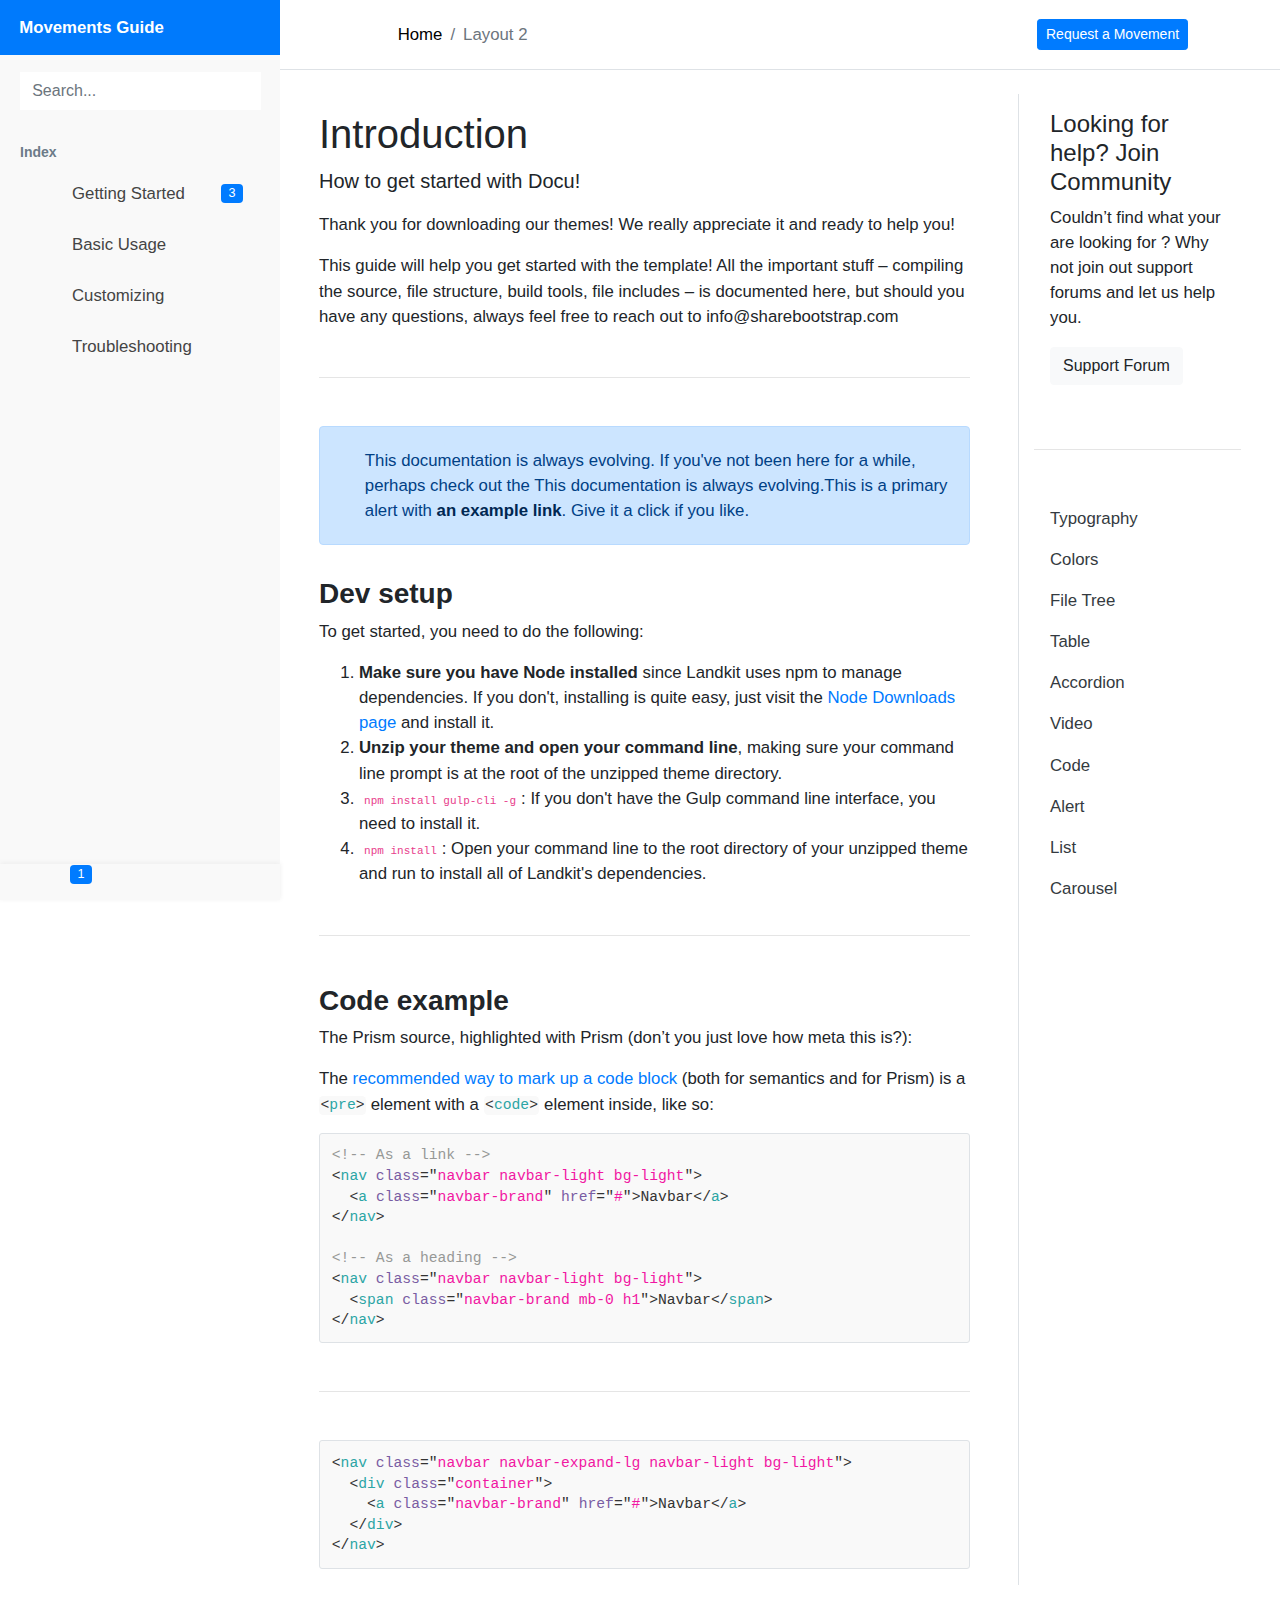
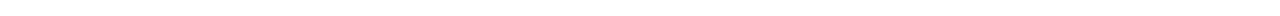
==== index.html @ 4456d4b6 "no message" ====
<!DOCTYPE html>
<html lang="en">

<head>
    <meta charset="utf-8">
    <meta http-equiv="X-UA-Compatible" content="IE=edge">
    <meta name="viewport" content="width=device-width, initial-scale=1">
    <meta name="description" content="Free bootstrap documentation template">
    <title>Free Bootstrap Documentation template</title>
    <!-- using online links -->
    <link rel="stylesheet" href="https://use.fontawesome.com/releases/v5.8.2/css/all.css" integrity="sha384-oS3vJWv+0UjzBfQzYUhtDYW+Pj2yciDJxpsK1OYPAYjqT085Qq/1cq5FLXAZQ7Ay" crossorigin="anonymous">
    <link rel="stylesheet" href="//malihu.github.io/custom-scrollbar/jquery.mCustomScrollbar.min.css">
    <!-- using local links -->
    <!-- <link rel="stylesheet" href="../node_modules/bootstrap/dist/css/bootstrap.min.css">
    <link rel="stylesheet" href="../node_modules/@fortawesome/fontawesome-free/css/all.min.css">
    <link rel="stylesheet" href="../node_modules/malihu-custom-scrollbar-plugin/jquery.mCustomScrollbar.css"> -->
    <link rel="stylesheet" href="css/main.css">
    <link rel="stylesheet" href="css/sidebar-themes.css">
    <link rel="shortcut icon" type="image/png" href="img/favicon.png" /> </head>

<body>
    <div class="page-wrapper toggled light-theme">
        <nav id="sidebar" class="sidebar-wrapper">
            <div class="sidebar-content">
                <!-- sidebar-brand  -->
                <div class="sidebar-item sidebar-brand text-white font-weight-bold">Movements Guide</div>
                <!-- sidebar-header  -->
                <!-- sidebar-search  -->
                <div class="sidebar-item sidebar-search">
                    <div>
                        <div class="input-group">
                            <input type="text" class="form-control search-menu" placeholder="Search...">
                            <div class="input-group-append"> <span class="input-group-text">
                                    <i class="fa fa-search" aria-hidden="true"></i>
                                </span> </div>
                        </div>
                    </div>
                </div>
                <!-- sidebar-menu  -->
                <div class=" sidebar-item sidebar-menu">
                    <ul>
                        <li class="header-menu"> <span>Index</span> </li>
                        <li class="sidebar-dropdown">
                            <a href="#"> <i class="fa fa-shopping-cart"></i> <span class="menu-text">Getting Started</span> <span class="badge badge-pill badge-primary">3</span> </a>
                            <div class="sidebar-submenu">
                                <ul>
                                    <li> <a href="index.html">Setup home page layout

                                        </a> </li>
                                    <li> <a href="#">How do i add knowledgebase post</a> </li>
                                    <li> <a href="#">How do i change header navigation style globally</a> </li>
                                </ul>
                            </div>
                        </li>
                        <li>
                            <a href="basic-usage.html"> <i class="fa fa-book"></i> <span class="menu-text">Basic Usage</span> </a>
                        </li>
                        <li>
                            <a href="#"> <i class="fa fa-calendar"></i> <span class="menu-text">Customizing</span> </a>
                        </li>
                        <li>
                            <a href="#"> <i class="fa fa-folder"></i> <span class="menu-text">Troubleshooting</span> </a>
                        </li>
                    </ul>
                </div>
                <!-- sidebar-menu  -->
            </div>
            <!-- sidebar-footer  -->
            <div class="sidebar-footer">
                <div class="dropdown">
                    <a href="#" data-toggle="dropdown" aria-haspopup="true" aria-expanded="false"> <i class="fa fa-bell"></i> <span class="badge badge-pill badge-primary notification">1</span> </a>
                    <div class="dropdown-menu notifications" aria-labelledby="dropdownMenuMessage">
                        <div class="notifications-header"> <i class="fa fa-bell"></i> Notifications </div>
                        <div class="dropdown-divider"></div>
                        <a class="dropdown-item" href="#">
                            <div class="notification-content">
                                <div class="icon"> <i class="fas fa-check text-success border border-success"></i> </div>
                                <div class="content">
                                    <div class="notification-detail">Download latest update </div>
                                    <div class="notification-time"> 20 minutes ago </div>
                                </div>
                            </div>
                        </a>
                        <div class="dropdown-divider"></div> <a class="dropdown-item text-center" href="#">All notifications</a> </div>
                </div>
                <div>
                    <a id="pin-sidebar" href="#"> <i class="fa fa-power-off"></i> </a>
                </div>
                <div class="pinned-footer">
                    <a href="#"> <i class="fas fa-ellipsis-h"></i> </a>
                </div>
            </div>
        </nav>
        <!-- page-content  -->
        <main class="page-content">
            <div id="overlay" class="overlay"></div>
            <div class="container-fluid">
                <div class="row d-flex align-items-center p-3 border-bottom">
                    <div class="col-md-1">
                        <a id="toggle-sidebar" class="btn rounded-0 p-3" href="#"> <i class="fas fa-bars"></i> </a>
                    </div>
                    <div class="col-md-8">
                        <nav aria-label="breadcrumb" class="align-items-center">
                            <a href="index.html" class="breadcrumb-back" title="Back"></a>
                            <ol class="breadcrumb d-none d-lg-inline-flex m-0">
                                <li class="breadcrumb-item"><a href="index.html">Home</a></li>
                                <li class="breadcrumb-item active" aria-current="page">Layout 2</li>
                            </ol>
                        </nav>
                    </div>
                    <div class="col-md-3 text-left"> <a href="https://docs.google.com/forms/d/e/1FAIpQLSfatznuU2zRck653mrSmWy08O2E1opARyB9kUMCzRKXIY9LCw/viewform" class="btn btn-sm btn-primary btn-rounded">Request a Movement</a> </div>
                </div>
                <div class="row p-lg-4">
                    <article class="main-content col-md-9 pr-lg-5">
                        <!-- title -Add bootstrap helpers for spacing -->
                        <h1 class="mb-2 mt-3">Introduction</h1>
                        <!--//title -->
                        <p class="lead mb-3"> How to get started with Docu! </p>
                        <p>Thank you for downloading our themes! We really appreciate it and ready to help you!</p>
                        <p> This guide will help you get started with the template! All the important stuff – compiling the source, file structure, build tools, file includes – is documented here, but should you have any questions, always feel free to reach out to info@sharebootstrap.com </p>
                        <!-- Sep -->
                        <hr class="my-5">
                        <!-- alert -->
                        <div class="alert alert-primary d-flex justify-content-start align-items-center" role="alert"> <span class="fa fa-info mr-4"></span>
                            <p class="m-0"> This documentation is always evolving. If you've not been here for a while, perhaps check out the This documentation is always evolving.This is a primary alert with <a href="#" class="alert-link">an example link</a>. Give it a click if you like. </p>
                        </div>
                        <!-- heading -->
                        <h3 class="font-weight-bold mb-2">
                            Dev setup
                        </h3>
                        <p> To get started, you need to do the following: </p>
                        <ol>
                            <li><strong>Make sure you have Node installed</strong> since Landkit uses npm to manage dependencies. If you don't, installing is quite easy, just visit the <a href="https://nodejs.org/en/download/">Node Downloads page</a> and install it. </li>
                            <li><strong>Unzip your theme and open your command line</strong>, making sure your command line prompt is at the root of the unzipped theme directory. </li>
                            <li><strong class="badge badge-danger-soft"><code>npm install gulp-cli -g</code></strong>: If you don't have the Gulp command line interface, you need to install it.</li>
                            <li><strong class="badge badge-danger-soft"><code>npm install</code></strong>: Open your command line to the root directory of your unzipped theme and run to install all of Landkit's dependencies.</li>
                        </ol>
                        <!-- Sep -->
                        <hr class="my-5">
                        <h3 class="font-weight-bold mb-2">
                            Code example
                        </h3>
                        <p>The Prism source, highlighted with Prism (don’t you just love how meta this is?):</p>
                        <p>The <a href="https://www.w3.org/TR/html5/grouping-content.html#the-pre-element">recommended way to mark up a code block</a> (both for semantics and for Prism) is a <code class=" language-markup"><span class="token tag"><span class="token tag"><span class="token punctuation">&lt;</span>pre</span><span class="token punctuation">&gt;</span></span></code> element with a <code class=" language-markup"><span class="token tag"><span class="token tag"><span class="token punctuation">&lt;</span>code</span><span class="token punctuation">&gt;</span></span></code> element inside, like so:</p>
                        <figure class="highlight"><pre><code class="language-html" data-lang="html"><span class="c">&lt;!-- As a link --&gt;</span>
<span class="nt">&lt;nav</span> <span class="na">class=</span><span class="s">"navbar navbar-light bg-light"</span><span class="nt">&gt;</span>
  <span class="nt">&lt;a</span> <span class="na">class=</span><span class="s">"navbar-brand"</span> <span class="na">href=</span><span class="s">"#"</span><span class="nt">&gt;</span>Navbar<span class="nt">&lt;/a&gt;</span>
<span class="nt">&lt;/nav&gt;</span>

<span class="c">&lt;!-- As a heading --&gt;</span>
<span class="nt">&lt;nav</span> <span class="na">class=</span><span class="s">"navbar navbar-light bg-light"</span><span class="nt">&gt;</span>
  <span class="nt">&lt;span</span> <span class="na">class=</span><span class="s">"navbar-brand mb-0 h1"</span><span class="nt">&gt;</span>Navbar<span class="nt">&lt;/span&gt;</span>
<span class="nt">&lt;/nav&gt;</span></code></pre></figure>
                        <hr class="my-5">
                        <figure class="highlight"><pre><code class="language-html" data-lang="html"><span class="nt">&lt;nav</span> <span class="na">class=</span><span class="s">"navbar navbar-expand-lg navbar-light bg-light"</span><span class="nt">&gt;</span>
  <span class="nt">&lt;div</span> <span class="na">class=</span><span class="s">"container"</span><span class="nt">&gt;</span>
    <span class="nt">&lt;a</span> <span class="na">class=</span><span class="s">"navbar-brand"</span> <span class="na">href=</span><span class="s">"#"</span><span class="nt">&gt;</span>Navbar<span class="nt">&lt;/a&gt;</span>
  <span class="nt">&lt;/div&gt;</span>
<span class="nt">&lt;/nav&gt;</span></code></pre></figure>
                    </article>
                    <aside class="col-md-3 d-none d-md-block border-left">
                        <div class="widget widget-support-forum p-md-3 p-sm-2"> <span class="icon icon-forum"></span>
                            <h4>Looking for help? Join Community</h4>
                            <p>Couldn’t find what your are looking for ? Why not join out support forums and let us help you.</p> <a href="#" class="btn btn-light">Support Forum</a> </div>
                        <hr class="my-5">
                        <ul class="aside-nav nav flex-column">
                            <li class="nav-item"> <a data-scroll="" class="nav-link text-dark" href="#section-1">Typography</a> </li>
                            <li class="nav-item"> <a data-scroll="" class="nav-link text-dark" href="#section-2">Colors</a> </li>
                            <li class="nav-item"> <a data-scroll="" class="nav-link text-dark" href="#section-3">File Tree</a> </li>
                            <li class="nav-item"> <a data-scroll="" class="nav-link text-dark" href="#section-4">Table</a> </li>
                            <li class="nav-item"> <a data-scroll="" class="nav-link text-dark" href="#section-5">Accordion</a> </li>
                            <li class="nav-item"> <a data-scroll="" class="nav-link text-dark" href="#section-6">Video</a> </li>
                            <li class="nav-item"> <a data-scroll="" class="nav-link text-dark" href="#section-7">Code</a> </li>
                            <li class="nav-item"> <a data-scroll="" class="nav-link text-dark" href="#section-8">Alert</a> </li>
                            <li class="nav-item"> <a data-scroll="" class="nav-link text-dark" href="#section-9">List</a> </li>
                            <li class="nav-item"> <a data-scroll="" class="nav-link text-dark" href="#section-10">Carousel</a> </li>
                        </ul>
                    </aside>
                </div>
            </div>
        </main>
        <!-- page-content" -->
    </div>
    <!-- page-wrapper -->
    <!-- using online scripts -->
    <script src="https://cdnjs.cloudflare.com/ajax/libs/jquery/3.3.1/jquery.min.js"></script>
    <script src="https://cdnjs.cloudflare.com/ajax/libs/popper.js/1.14.6/umd/popper.min.js" integrity="sha384-wHAiFfRlMFy6i5SRaxvfOCifBUQy1xHdJ/yoi7FRNXMRBu5WHdZYu1hA6ZOblgut" crossorigin="anonymous">
    </script>
    <script src="https://stackpath.bootstrapcdn.com/bootstrap/4.2.1/js/bootstrap.min.js" integrity="sha384-B0UglyR+jN6CkvvICOB2joaf5I4l3gm9GU6Hc1og6Ls7i6U/mkkaduKaBhlAXv9k" crossorigin="anonymous">
    </script>
    <script src="//malihu.github.io/custom-scrollbar/jquery.mCustomScrollbar.concat.min.js"></script>
    <script src="js/prism.min.js"></script>
    <!-- using local scripts -->
    <!-- <script src="../node_modules/jquery/dist/jquery.min.js"></script>
    <script src="../node_modules/popper.js/dist/umd/popper.min.js"></script>
    <script src="../node_modules/bootstrap/dist/js/bootstrap.min.js"></script>
    <script src="../node_modules/malihu-custom-scrollbar-plugin/jquery.mCustomScrollbar.concat.min.js"></script> -->
    <script src="js/main.js"></script>
</body>

</html>
---- css/sidebar-themes.css ----
.light-theme .sidebar-wrapper {
  background-color: #f9f9f9; }
  .light-theme .sidebar-wrapper .sidebar-item {
    border-top: 1px solid #f9f9f9; }
    .light-theme .sidebar-wrapper .sidebar-item:first-child {
      border-top: none; }
  .light-theme .sidebar-wrapper a:not(.dropdown-item),
  .light-theme .sidebar-wrapper .sidebar-header,
  .light-theme .sidebar-wrapper .sidebar-search input,
  .light-theme .sidebar-wrapper .sidebar-search i {
    color: #444; }
  .light-theme .sidebar-wrapper a:not(.dropdown-item):hover,
  .light-theme .sidebar-wrapper .sidebar-menu li.active > a {
    color: #424242;
    -webkit-box-shadow: 0 3px 15px rgba(36, 37, 38, 0.08);
    box-shadow: 0 3px 15px rgba(36, 37, 38, 0.08);
    background: #fff; }
  .light-theme .sidebar-wrapper .sidebar-search input.search-menu,
  .light-theme .sidebar-wrapper .sidebar-search .input-group-text {
    background-color: #fff;
    border: none;
    -webkit-box-shadow: none;
    box-shadow: none;
    margin-left: 1px; }
  .light-theme .sidebar-wrapper .sidebar-menu a:hover i,
  .light-theme .sidebar-wrapper .sidebar-menu a:hover:before,
  .light-theme .sidebar-wrapper .sidebar-menu li.active a i {
    color: #00a9fd; }
  .light-theme .sidebar-wrapper .sidebar-menu ul li a i {
    background-color: #f9f9f9; }
  .light-theme .sidebar-wrapper .sidebar-menu .sidebar-dropdown div {
    background-color: #f9f9f9; }
  .light-theme .sidebar-wrapper .sidebar-menu .header-menu span {
    color: #6c7b88; }
  .light-theme .sidebar-wrapper .sidebar-footer {
    background-color: #f9f9f9;
    -webkit-box-shadow: 0px -1px 5px #ececec;
    box-shadow: 0px -1px 5px #ececec;
    border-top: 1px solid #f9f9f9; }
  .light-theme .sidebar-wrapper .sidebar-footer > div:first-child {
    border-left: none; }
  .light-theme .sidebar-wrapper .sidebar-footer > div:last-child {
    border-right: none; }

.light-theme.toggled #close-sidebar {
  color: #444; }

.light-theme.toggled #close-sidebar:hover {
  color: #424242; }

.light-theme .mCSB_scrollTools .mCSB_dragger .mCSB_dragger_bar,
.light-theme .mCSB_scrollTools .mCSB_dragger.mCSB_dragger_onDrag .mCSB_dragger_bar,
.light-theme .mCSB_scrollTools .mCSB_dragger:hover .mCSB_dragger_bar {
  background-color: #A4A29E;
  border-radius: 0; }

.light-theme .mCSB_scrollTools .mCSB_draggerRail {
  background-color: transparent; }

.light-theme.sidebar-bg .sidebar-wrapper:before {
  background-color: rgba(255, 255, 255, 0.9); }

.light-theme.sidebar-bg .sidebar-wrapper a:not(.dropdown-item),
.light-theme.sidebar-bg .sidebar-wrapper .sidebar-header,
.light-theme.sidebar-bg .sidebar-wrapper .sidebar-search input,
.light-theme.sidebar-bg .sidebar-wrapper .sidebar-search i {
  color: #5e5e5e; }

.light-theme.sidebar-bg .sidebar-wrapper a:not(.dropdown-item):hover,
.light-theme.sidebar-bg .sidebar-wrapper .sidebar-menu li.active > a {
  color: #5c5c5c; }

.light-theme.sidebar-bg .sidebar-wrapper .sidebar-item {
  border-color: white; }

.light-theme.sidebar-bg .sidebar-wrapper .sidebar-search input.search-menu,
.light-theme.sidebar-bg .sidebar-wrapper .sidebar-search .input-group-text {
  background-color: rgba(255, 255, 255, 0.5); }

.light-theme.sidebar-bg .sidebar-wrapper .sidebar-menu .sidebar-dropdown div {
  background-color: rgba(255, 255, 255, 0.5); }

.light-theme.sidebar-bg .sidebar-wrapper .sidebar-menu ul li a i {
  background-color: rgba(255, 255, 255, 0.5); }

.light-theme.sidebar-bg .sidebar-wrapper .sidebar-footer {
  background-color: rgba(255, 255, 255, 0.5);
  -webkit-box-shadow: 0px -1px 5px rgba(236, 236, 236, 0.8);
  box-shadow: 0px -1px 5px rgba(236, 236, 236, 0.8);
  border-top: 1px solid white; }
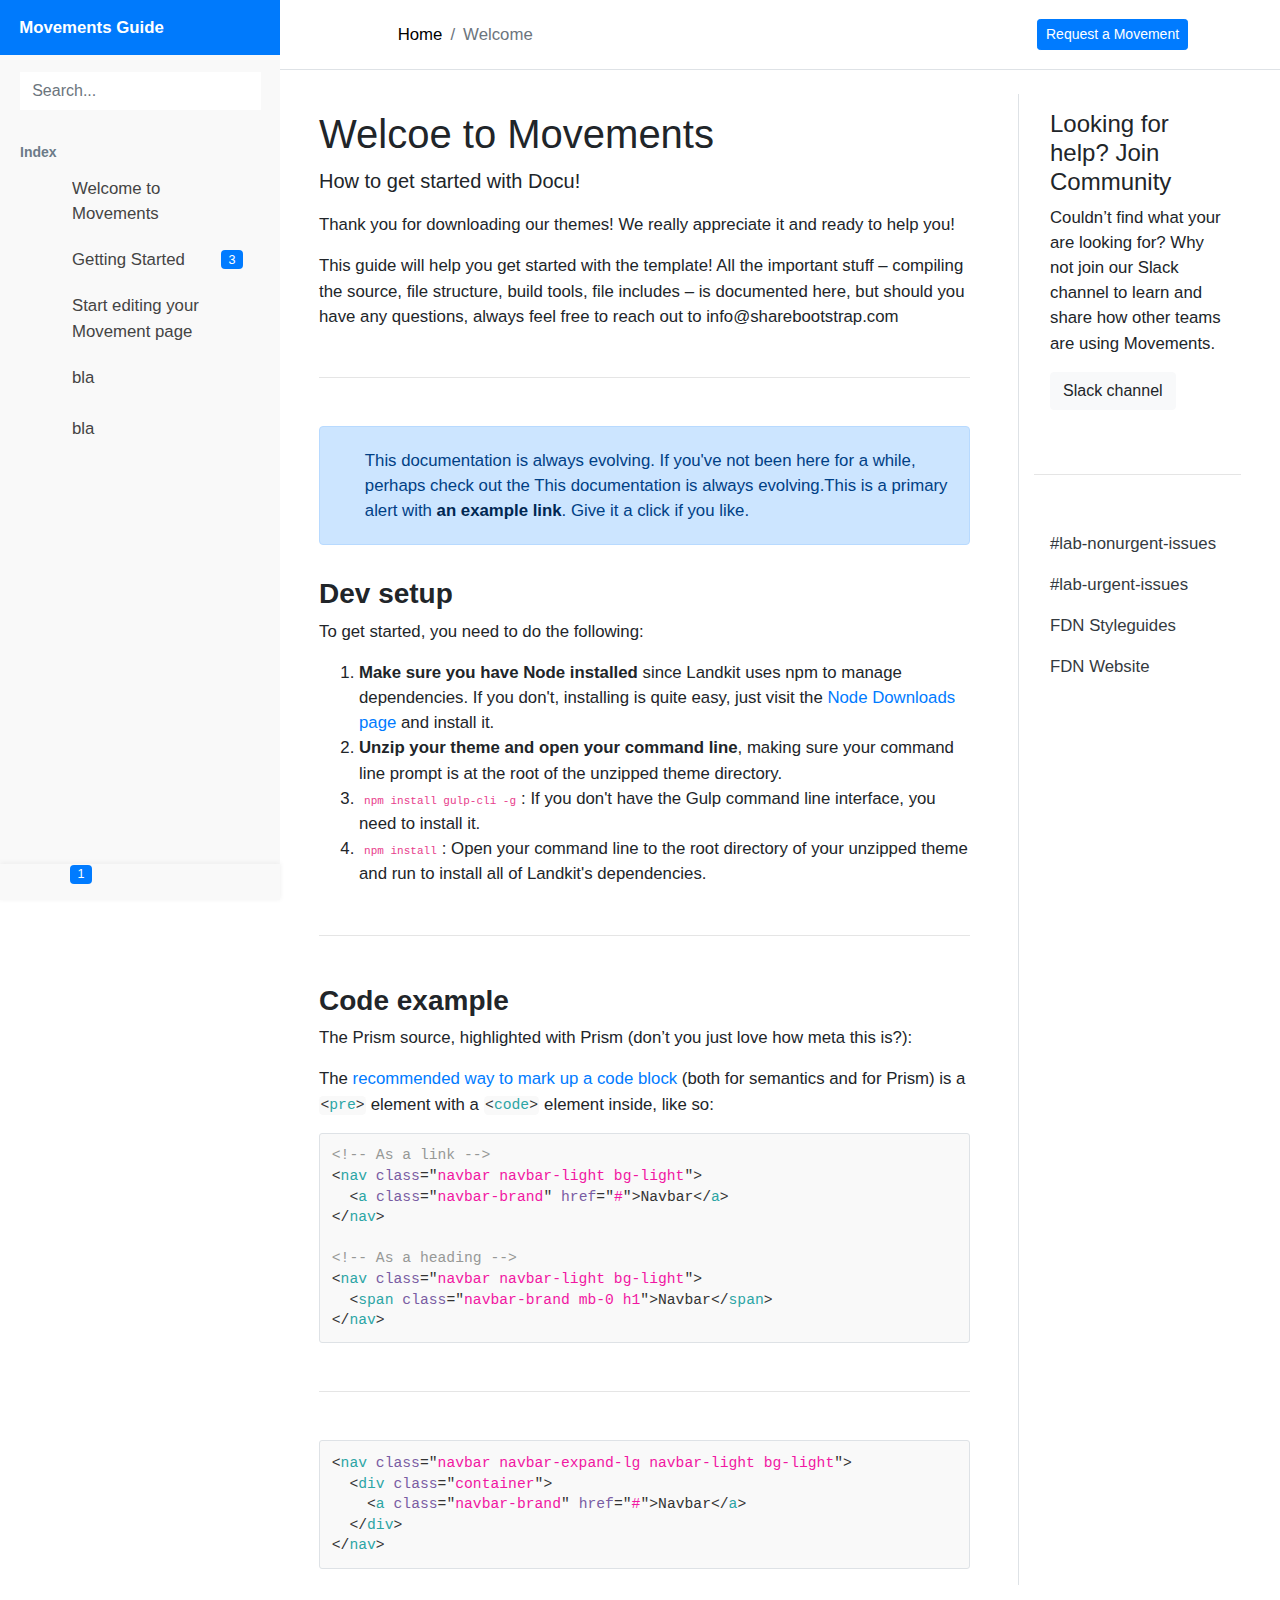
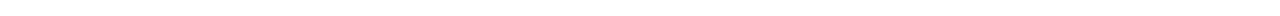
==== commit 2414f2f3: "no message" ====
--- a/index.html
+++ b/index.html
@@ -6,7 +6,7 @@
     <meta http-equiv="X-UA-Compatible" content="IE=edge">
     <meta name="viewport" content="width=device-width, initial-scale=1">
     <meta name="description" content="Free bootstrap documentation template">
-    <title>Free Bootstrap Documentation template</title>
+    <title>LAB Documentation template</title>
     <!-- using online links -->
     <link rel="stylesheet" href="https://use.fontawesome.com/releases/v5.8.2/css/all.css" integrity="sha384-oS3vJWv+0UjzBfQzYUhtDYW+Pj2yciDJxpsK1OYPAYjqT085Qq/1cq5FLXAZQ7Ay" crossorigin="anonymous">
     <link rel="stylesheet" href="//malihu.github.io/custom-scrollbar/jquery.mCustomScrollbar.min.css">
@@ -40,26 +40,27 @@
                 <div class=" sidebar-item sidebar-menu">
                     <ul>
                         <li class="header-menu"> <span>Index</span> </li>
+                        <li>
+                            <a href="#"> <i class="fa fa-book"></i> <span class="menu-text">Welcome to Movements</span> </a>
+                        </li>
                         <li class="sidebar-dropdown">
                             <a href="#"> <i class="fa fa-shopping-cart"></i> <span class="menu-text">Getting Started</span> <span class="badge badge-pill badge-primary">3</span> </a>
                             <div class="sidebar-submenu">
                                 <ul>
-                                    <li> <a href="index.html">Setup home page layout
-
-                                        </a> </li>
-                                    <li> <a href="#">How do i add knowledgebase post</a> </li>
-                                    <li> <a href="#">How do i change header navigation style globally</a> </li>
+                                    <li> <a href="#">Setup admin users</a> </li>
+                                    <li> <a href="#">How do i log in</a> </li>
+                                    <li> <a href="#">Understanding how movements work</a> </li>
                                 </ul>
                             </div>
                         </li>
                         <li>
-                            <a href="basic-usage.html"> <i class="fa fa-book"></i> <span class="menu-text">Basic Usage</span> </a>
+                            <a href="basic-usage.html"> <i class="fa fa-book"></i> <span class="menu-text">Start editing your Movement page</span> </a>
                         </li>
                         <li>
-                            <a href="#"> <i class="fa fa-calendar"></i> <span class="menu-text">Customizing</span> </a>
+                            <a href="#"> <i class="fa fa-calendar"></i> <span class="menu-text">bla</span> </a>
                         </li>
                         <li>
-                            <a href="#"> <i class="fa fa-folder"></i> <span class="menu-text">Troubleshooting</span> </a>
+                            <a href="#"> <i class="fa fa-folder"></i> <span class="menu-text">bla</span> </a>
                         </li>
                     </ul>
                 </div>
@@ -76,8 +77,8 @@
                             <div class="notification-content">
                                 <div class="icon"> <i class="fas fa-check text-success border border-success"></i> </div>
                                 <div class="content">
-                                    <div class="notification-detail">Download latest update </div>
-                                    <div class="notification-time"> 20 minutes ago </div>
+                                    <div class="notification-detail">NEW: filter petitions by signature count.</div>
+                                    <div class="notification-time"> Released: 20 september 2020 </div>
                                 </div>
                             </div>
                         </a>
@@ -103,8 +104,8 @@
                         <nav aria-label="breadcrumb" class="align-items-center">
                             <a href="index.html" class="breadcrumb-back" title="Back"></a>
                             <ol class="breadcrumb d-none d-lg-inline-flex m-0">
-                                <li class="breadcrumb-item"><a href="index.html">Home</a></li>
-                                <li class="breadcrumb-item active" aria-current="page">Layout 2</li>
+                                <li class="breadcrumb-item"><a href="#">Home</a></li>
+                                <li class="breadcrumb-item active" aria-current="page">Welcome</li>
                             </ol>
                         </nav>
                     </div>
@@ -113,7 +114,7 @@
                 <div class="row p-lg-4">
                     <article class="main-content col-md-9 pr-lg-5">
                         <!-- title -Add bootstrap helpers for spacing -->
-                        <h1 class="mb-2 mt-3">Introduction</h1>
+                        <h1 class="mb-2 mt-3">Welcoe to Movements</h1>
                         <!--//title -->
                         <p class="lead mb-3"> How to get started with Docu! </p>
                         <p>Thank you for downloading our themes! We really appreciate it and ready to help you!</p>
@@ -161,19 +162,13 @@
                     <aside class="col-md-3 d-none d-md-block border-left">
                         <div class="widget widget-support-forum p-md-3 p-sm-2"> <span class="icon icon-forum"></span>
                             <h4>Looking for help? Join Community</h4>
-                            <p>Couldn’t find what your are looking for ? Why not join out support forums and let us help you.</p> <a href="#" class="btn btn-light">Support Forum</a> </div>
+                            <p>Couldn’t find what your are looking for? Why not join our Slack channel to learn and share how other teams are using Movements.</p> <a href="https://change.slack.com/archives/GNDP16N5D" class="btn btn-light">Slack channel</a> </div>
                         <hr class="my-5">
                         <ul class="aside-nav nav flex-column">
-                            <li class="nav-item"> <a data-scroll="" class="nav-link text-dark" href="#section-1">Typography</a> </li>
-                            <li class="nav-item"> <a data-scroll="" class="nav-link text-dark" href="#section-2">Colors</a> </li>
-                            <li class="nav-item"> <a data-scroll="" class="nav-link text-dark" href="#section-3">File Tree</a> </li>
-                            <li class="nav-item"> <a data-scroll="" class="nav-link text-dark" href="#section-4">Table</a> </li>
-                            <li class="nav-item"> <a data-scroll="" class="nav-link text-dark" href="#section-5">Accordion</a> </li>
-                            <li class="nav-item"> <a data-scroll="" class="nav-link text-dark" href="#section-6">Video</a> </li>
-                            <li class="nav-item"> <a data-scroll="" class="nav-link text-dark" href="#section-7">Code</a> </li>
-                            <li class="nav-item"> <a data-scroll="" class="nav-link text-dark" href="#section-8">Alert</a> </li>
-                            <li class="nav-item"> <a data-scroll="" class="nav-link text-dark" href="#section-9">List</a> </li>
-                            <li class="nav-item"> <a data-scroll="" class="nav-link text-dark" href="#section-10">Carousel</a> </li>
+                            <li class="nav-item"> <a data-scroll="" class="nav-link text-dark" href="https://change.slack.com/archives/C01A634NCG6">#lab-nonurgent-issues</a> </li>
+                            <li class="nav-item"> <a data-scroll="" class="nav-link text-dark" href="https://change.slack.com/archives/C01A9N2A8P7">#lab-urgent-issues</a> </li>
+                            <li class="nav-item"> <a data-scroll="" class="nav-link text-dark" href="#">FDN Styleguides</a> </li>
+                            <li class="nav-item"> <a data-scroll="" class="nav-link text-dark" href="#">FDN Website</a> </li>
                         </ul>
                     </aside>
                 </div>
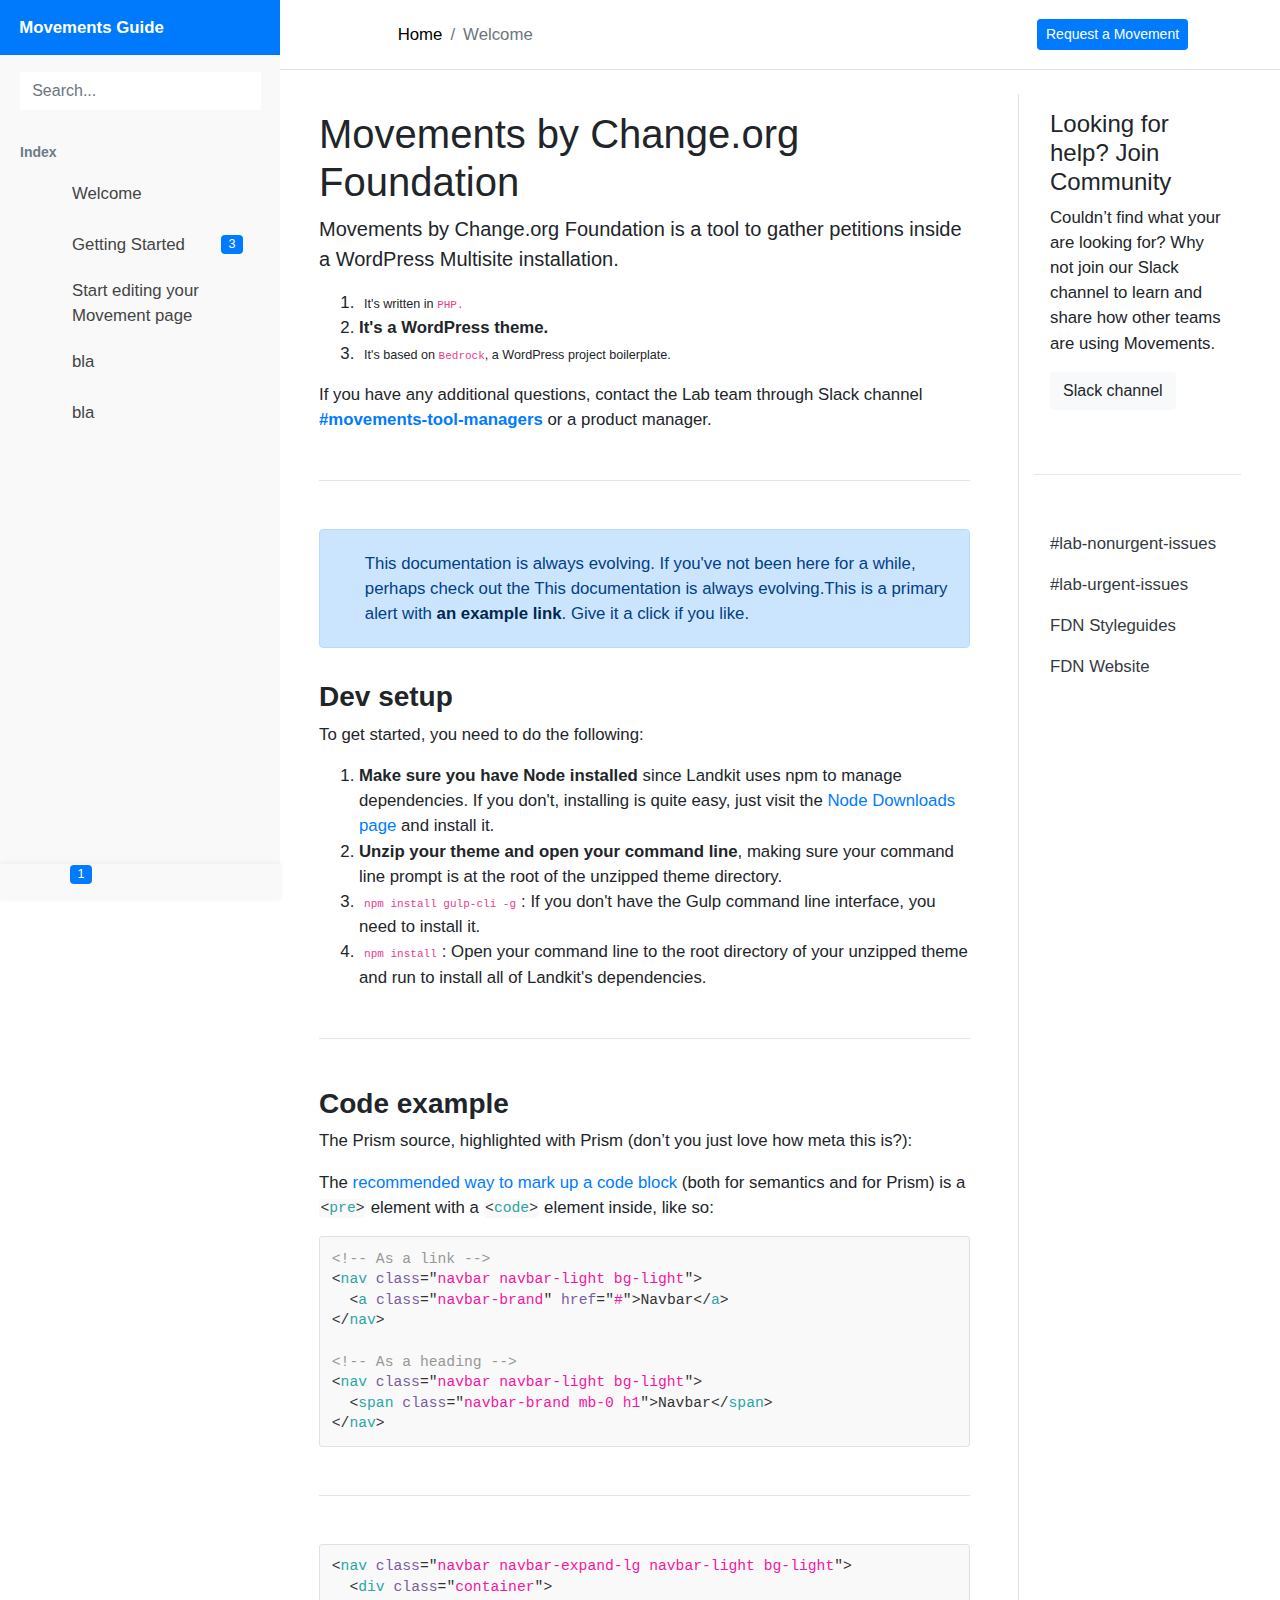
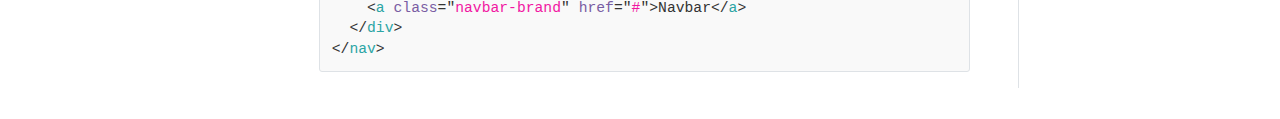
==== commit 81d999fb: "no message" ====
--- a/index.html
+++ b/index.html
@@ -41,7 +41,7 @@
                     <ul>
                         <li class="header-menu"> <span>Index</span> </li>
                         <li>
-                            <a href="#"> <i class="fa fa-book"></i> <span class="menu-text">Welcome to Movements</span> </a>
+                            <a href="#"> <i class="fa fa-book"></i> <span class="menu-text">Welcome</span> </a>
                         </li>
                         <li class="sidebar-dropdown">
                             <a href="#"> <i class="fa fa-shopping-cart"></i> <span class="menu-text">Getting Started</span> <span class="badge badge-pill badge-primary">3</span> </a>
@@ -114,11 +114,15 @@
                 <div class="row p-lg-4">
                     <article class="main-content col-md-9 pr-lg-5">
                         <!-- title -Add bootstrap helpers for spacing -->
-                        <h1 class="mb-2 mt-3">Welcoe to Movements</h1>
+                        <h1 class="mb-2 mt-3">Movements by Change.org Foundation</h1>
                         <!--//title -->
-                        <p class="lead mb-3"> How to get started with Docu! </p>
-                        <p>Thank you for downloading our themes! We really appreciate it and ready to help you!</p>
-                        <p> This guide will help you get started with the template! All the important stuff – compiling the source, file structure, build tools, file includes – is documented here, but should you have any questions, always feel free to reach out to info@sharebootstrap.com </p>
+                        <p class="lead mb-3">Movements by Change.org Foundation is a tool to gather petitions inside a WordPress Multisite installation.</p>
+                        <ol>
+                            <li><strong class="badge badge-danger-soft">It's written in <code>PHP.</code></strong></li>
+                            <li><strong>It's a WordPress theme.</strong></li>
+                            <li><strong class="badge badge-danger-soft">It's based on <code>Bedrock</code>, a WordPress project boilerplate.</strong></li>
+                        </ol>
+                        <p>If you have any additional questions, contact the Lab team through Slack channel <a href="https://change.slack.com/archives/GNDP16N5D" class="alert-link">#movements-tool-managers</a> or a product manager.</p>
                         <!-- Sep -->
                         <hr class="my-5">
                         <!-- alert -->
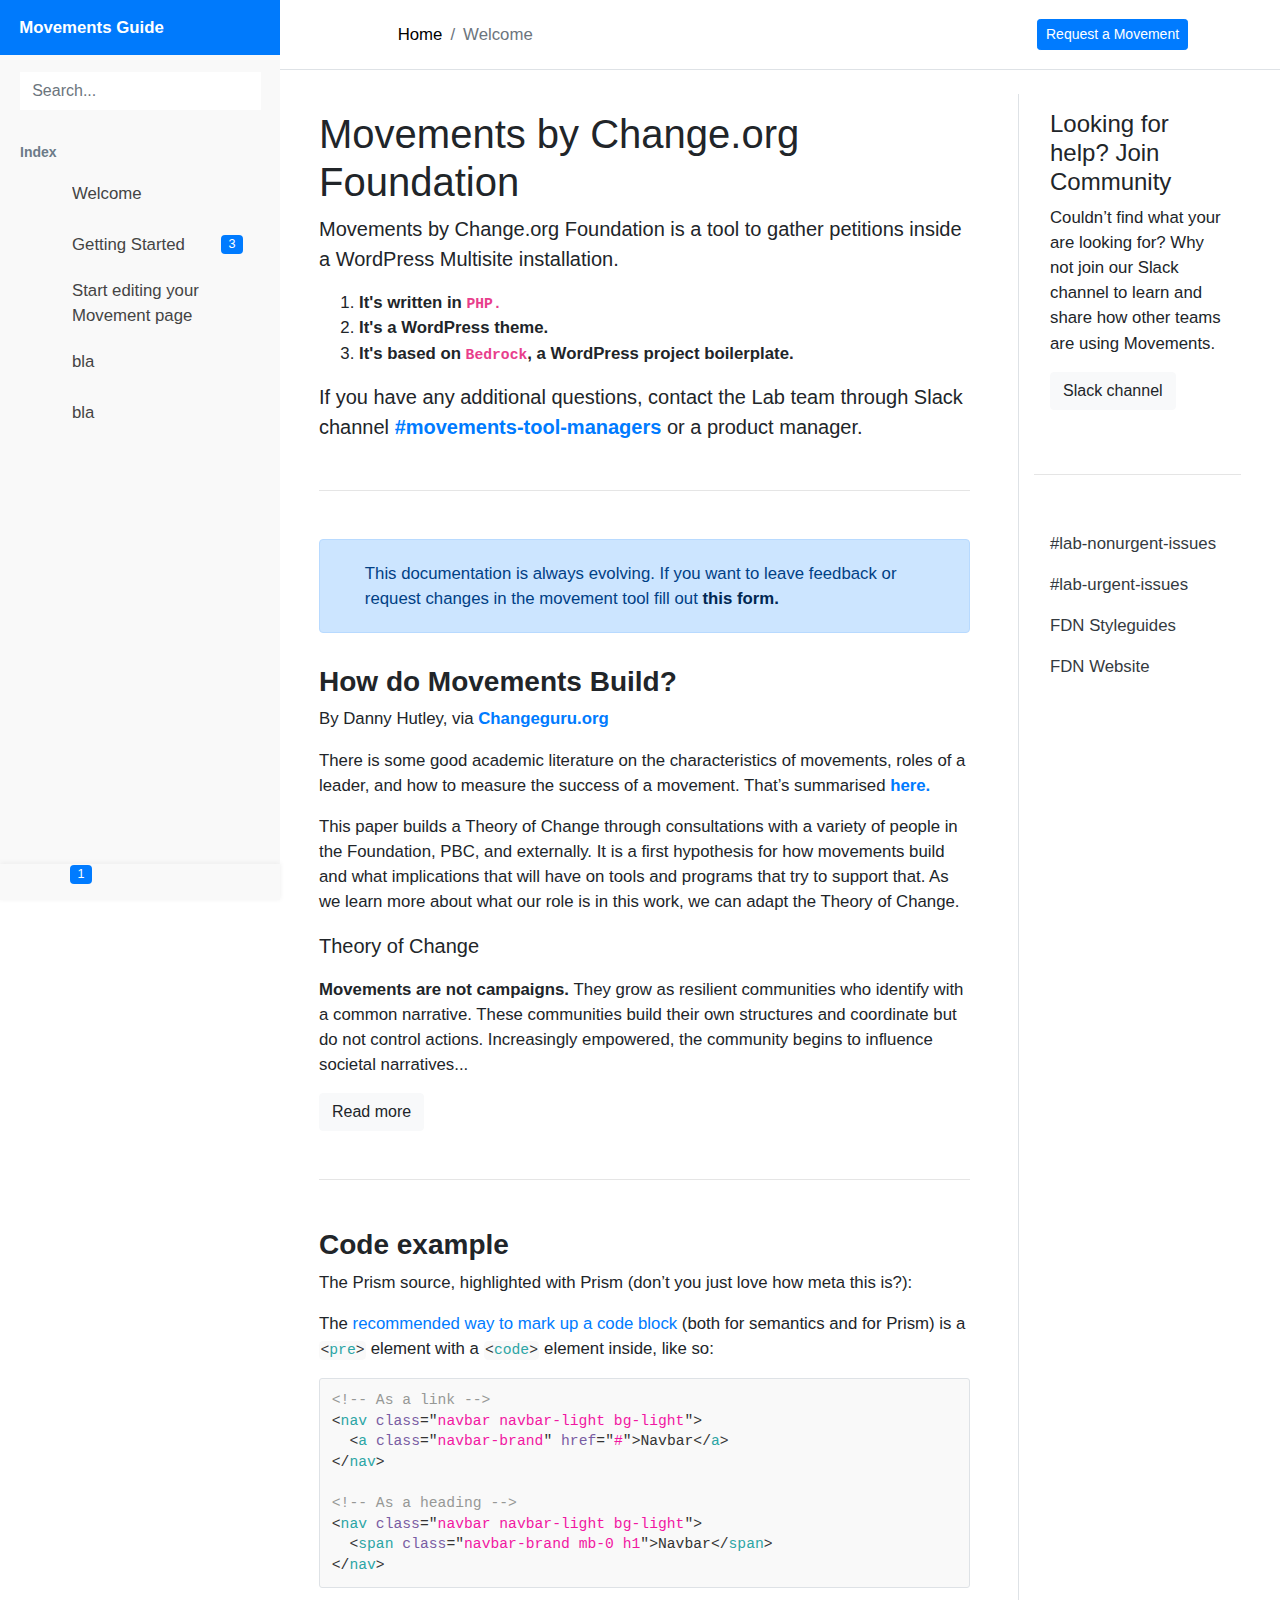
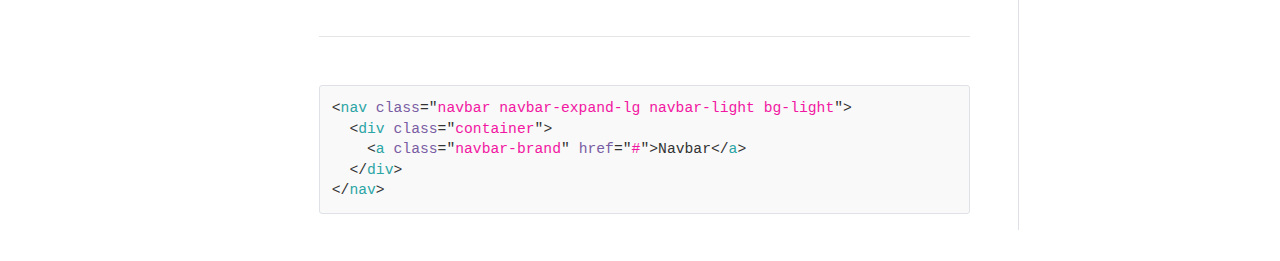
==== commit 66605001: "text edits" ====
--- a/index.html
+++ b/index.html
@@ -118,28 +118,27 @@
                         <!--//title -->
                         <p class="lead mb-3">Movements by Change.org Foundation is a tool to gather petitions inside a WordPress Multisite installation.</p>
                         <ol>
-                            <li><strong class="badge badge-danger-soft">It's written in <code>PHP.</code></strong></li>
+                            <li><strong>It's written in <code>PHP.</code></strong></li>
                             <li><strong>It's a WordPress theme.</strong></li>
-                            <li><strong class="badge badge-danger-soft">It's based on <code>Bedrock</code>, a WordPress project boilerplate.</strong></li>
+                            <li><strong>It's based on <code>Bedrock</code>, a WordPress project boilerplate.</strong></li>
                         </ol>
-                        <p>If you have any additional questions, contact the Lab team through Slack channel <a href="https://change.slack.com/archives/GNDP16N5D" class="alert-link">#movements-tool-managers</a> or a product manager.</p>
+                        <p class="lead mb-3">If you have any additional questions, contact the Lab team through Slack channel <a href="https://change.slack.com/archives/GNDP16N5D" class="alert-link">#movements-tool-managers</a> or a product manager.</p>
                         <!-- Sep -->
                         <hr class="my-5">
                         <!-- alert -->
                         <div class="alert alert-primary d-flex justify-content-start align-items-center" role="alert"> <span class="fa fa-info mr-4"></span>
-                            <p class="m-0"> This documentation is always evolving. If you've not been here for a while, perhaps check out the This documentation is always evolving.This is a primary alert with <a href="#" class="alert-link">an example link</a>. Give it a click if you like. </p>
+                            <p class="m-0"> This documentation is always evolving. If you want to leave feedback or request changes in the movement tool fill out <a href="#" class="alert-link">this form.</a></p>
                         </div>
                         <!-- heading -->
                         <h3 class="font-weight-bold mb-2">
-                            Dev setup
+                            How do Movements Build?
                         </h3>
-                        <p> To get started, you need to do the following: </p>
-                        <ol>
-                            <li><strong>Make sure you have Node installed</strong> since Landkit uses npm to manage dependencies. If you don't, installing is quite easy, just visit the <a href="https://nodejs.org/en/download/">Node Downloads page</a> and install it. </li>
-                            <li><strong>Unzip your theme and open your command line</strong>, making sure your command line prompt is at the root of the unzipped theme directory. </li>
-                            <li><strong class="badge badge-danger-soft"><code>npm install gulp-cli -g</code></strong>: If you don't have the Gulp command line interface, you need to install it.</li>
-                            <li><strong class="badge badge-danger-soft"><code>npm install</code></strong>: Open your command line to the root directory of your unzipped theme and run to install all of Landkit's dependencies.</li>
-                        </ol>
+                        <p> By Danny Hutley, via <a href="https://changeguru.org/how-do-movements-build/" class="alert-link">Changeguru.org</a> </p>
+                        <p>There is some good academic literature on the characteristics of movements, roles of a leader, and how to measure the success of a movement. That’s summarised <a href="https://changeguru.org/how-do-movements-build/" class="alert-link">here.</a>
+                        <p>This paper builds a Theory of Change through consultations with a variety of people in the Foundation, PBC, and externally. It is a first hypothesis for how movements build and what implications that will have on tools and programs that try to support that. As we learn more about what our role is in this work, we can adapt the Theory of Change.</p>
+                        <p class="lead mb-3">Theory of Change</p>
+                        <p><strong>Movements are not campaigns. </strong>They grow as resilient communities who identify with a common narrative. These communities build their own structures and coordinate but do not control actions. Increasingly empowered, the community begins to influence societal narratives...</p>
+                        <a href="https://changeguru.org/how-do-movements-build/" class="btn btn-light">Read more</a>
                         <!-- Sep -->
                         <hr class="my-5">
                         <h3 class="font-weight-bold mb-2">
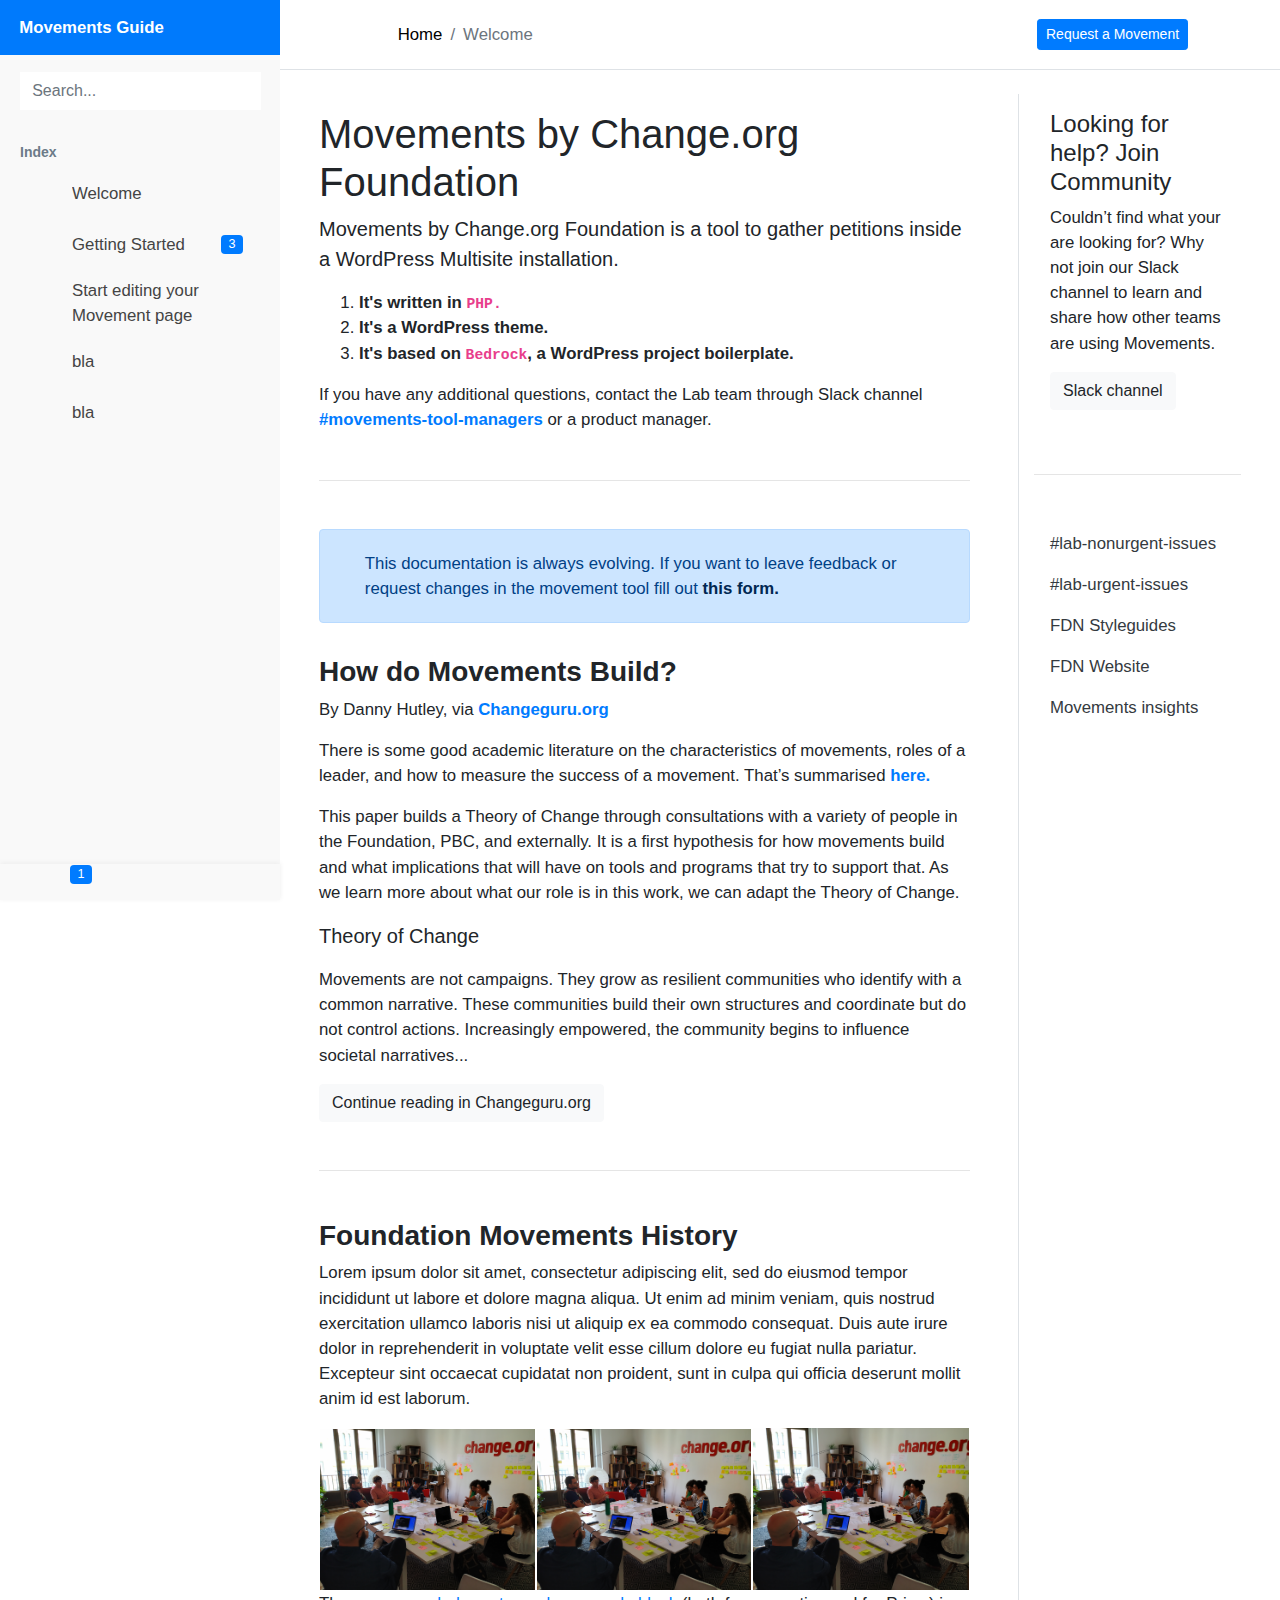
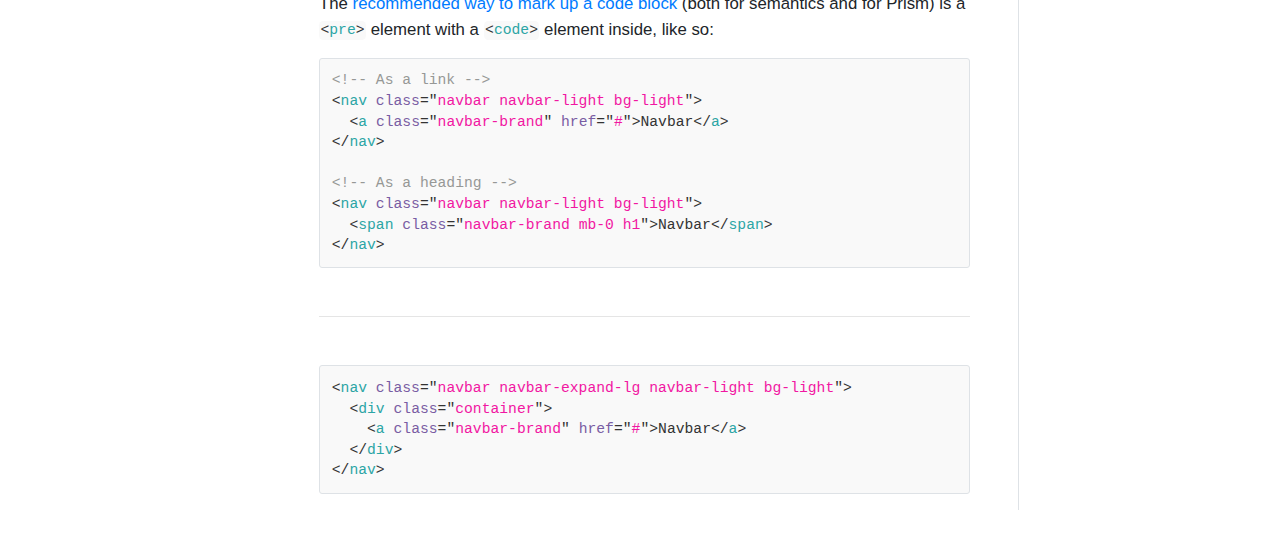
==== commit 0909df6f: "text edits + image upload" ====
--- a/index.html
+++ b/index.html
@@ -122,7 +122,7 @@
                             <li><strong>It's a WordPress theme.</strong></li>
                             <li><strong>It's based on <code>Bedrock</code>, a WordPress project boilerplate.</strong></li>
                         </ol>
-                        <p class="lead mb-3">If you have any additional questions, contact the Lab team through Slack channel <a href="https://change.slack.com/archives/GNDP16N5D" class="alert-link">#movements-tool-managers</a> or a product manager.</p>
+                        <p>If you have any additional questions, contact the Lab team through Slack channel <a href="https://change.slack.com/archives/GNDP16N5D" class="alert-link">#movements-tool-managers</a> or a product manager.</p>
                         <!-- Sep -->
                         <hr class="my-5">
                         <!-- alert -->
@@ -136,15 +136,25 @@
                         <p> By Danny Hutley, via <a href="https://changeguru.org/how-do-movements-build/" class="alert-link">Changeguru.org</a> </p>
                         <p>There is some good academic literature on the characteristics of movements, roles of a leader, and how to measure the success of a movement. That’s summarised <a href="https://changeguru.org/how-do-movements-build/" class="alert-link">here.</a>
                         <p>This paper builds a Theory of Change through consultations with a variety of people in the Foundation, PBC, and externally. It is a first hypothesis for how movements build and what implications that will have on tools and programs that try to support that. As we learn more about what our role is in this work, we can adapt the Theory of Change.</p>
-                        <p class="lead mb-3">Theory of Change</p>
-                        <p><strong>Movements are not campaigns. </strong>They grow as resilient communities who identify with a common narrative. These communities build their own structures and coordinate but do not control actions. Increasingly empowered, the community begins to influence societal narratives...</p>
-                        <a href="https://changeguru.org/how-do-movements-build/" class="btn btn-light">Read more</a>
+                        <p class="lead mb-3"><strong>Theory of Change</strong></p>
+                        <p>Movements are not campaigns. They grow as resilient communities who identify with a common narrative. These communities build their own structures and coordinate but do not control actions. Increasingly empowered, the community begins to influence societal narratives...</p>
+                        <a href="https://changeguru.org/how-do-movements-build/" class="btn btn-light">Continue reading in Changeguru.org</a>
                         <!-- Sep -->
                         <hr class="my-5">
                         <h3 class="font-weight-bold mb-2">
-                            Code example
+                            Foundation Movements History
                         </h3>
-                        <p>The Prism source, highlighted with Prism (don’t you just love how meta this is?):</p>
+                        <p>Lorem ipsum dolor sit amet, consectetur adipiscing elit, sed do eiusmod tempor incididunt ut labore et dolore magna aliqua. Ut enim ad minim veniam, quis nostrud exercitation ullamco laboris nisi ut aliquip ex ea commodo consequat. Duis aute irure dolor in reprehenderit in voluptate velit esse cillum dolore eu fugiat nulla pariatur. Excepteur sint occaecat cupidatat non proident, sunt in culpa qui officia deserunt mollit anim id est laborum.</p>
+                        <table style="height: 102px;border: none" width="100%">
+<tbody>
+<tr>
+<td style="width: 183px;border: none"><img src="img/img1.jpg" alt="" width="100%" height="auto" /></td>
+<td style="width: 183px;border: none"><img src="img/img1.jpg" alt="" width="100%" height="auto" /></td>
+<td style="width: 184px;border: none"><img src="img/img1.jpg" alt="" width="100%" height="auto
+                                     " /></td>
+</tr>
+</tbody>
+</table>
                         <p>The <a href="https://www.w3.org/TR/html5/grouping-content.html#the-pre-element">recommended way to mark up a code block</a> (both for semantics and for Prism) is a <code class=" language-markup"><span class="token tag"><span class="token tag"><span class="token punctuation">&lt;</span>pre</span><span class="token punctuation">&gt;</span></span></code> element with a <code class=" language-markup"><span class="token tag"><span class="token tag"><span class="token punctuation">&lt;</span>code</span><span class="token punctuation">&gt;</span></span></code> element inside, like so:</p>
                         <figure class="highlight"><pre><code class="language-html" data-lang="html"><span class="c">&lt;!-- As a link --&gt;</span>
 <span class="nt">&lt;nav</span> <span class="na">class=</span><span class="s">"navbar navbar-light bg-light"</span><span class="nt">&gt;</span>
@@ -172,6 +182,8 @@
                             <li class="nav-item"> <a data-scroll="" class="nav-link text-dark" href="https://change.slack.com/archives/C01A9N2A8P7">#lab-urgent-issues</a> </li>
                             <li class="nav-item"> <a data-scroll="" class="nav-link text-dark" href="#">FDN Styleguides</a> </li>
                             <li class="nav-item"> <a data-scroll="" class="nav-link text-dark" href="#">FDN Website</a> </li>
+                            <li class="nav-item"> <a data-scroll="" class="nav-link text-dark" href="https://changeguru.org/category/movements/">Movements insights</a> </li>
+                            
                         </ul>
                     </aside>
                 </div>
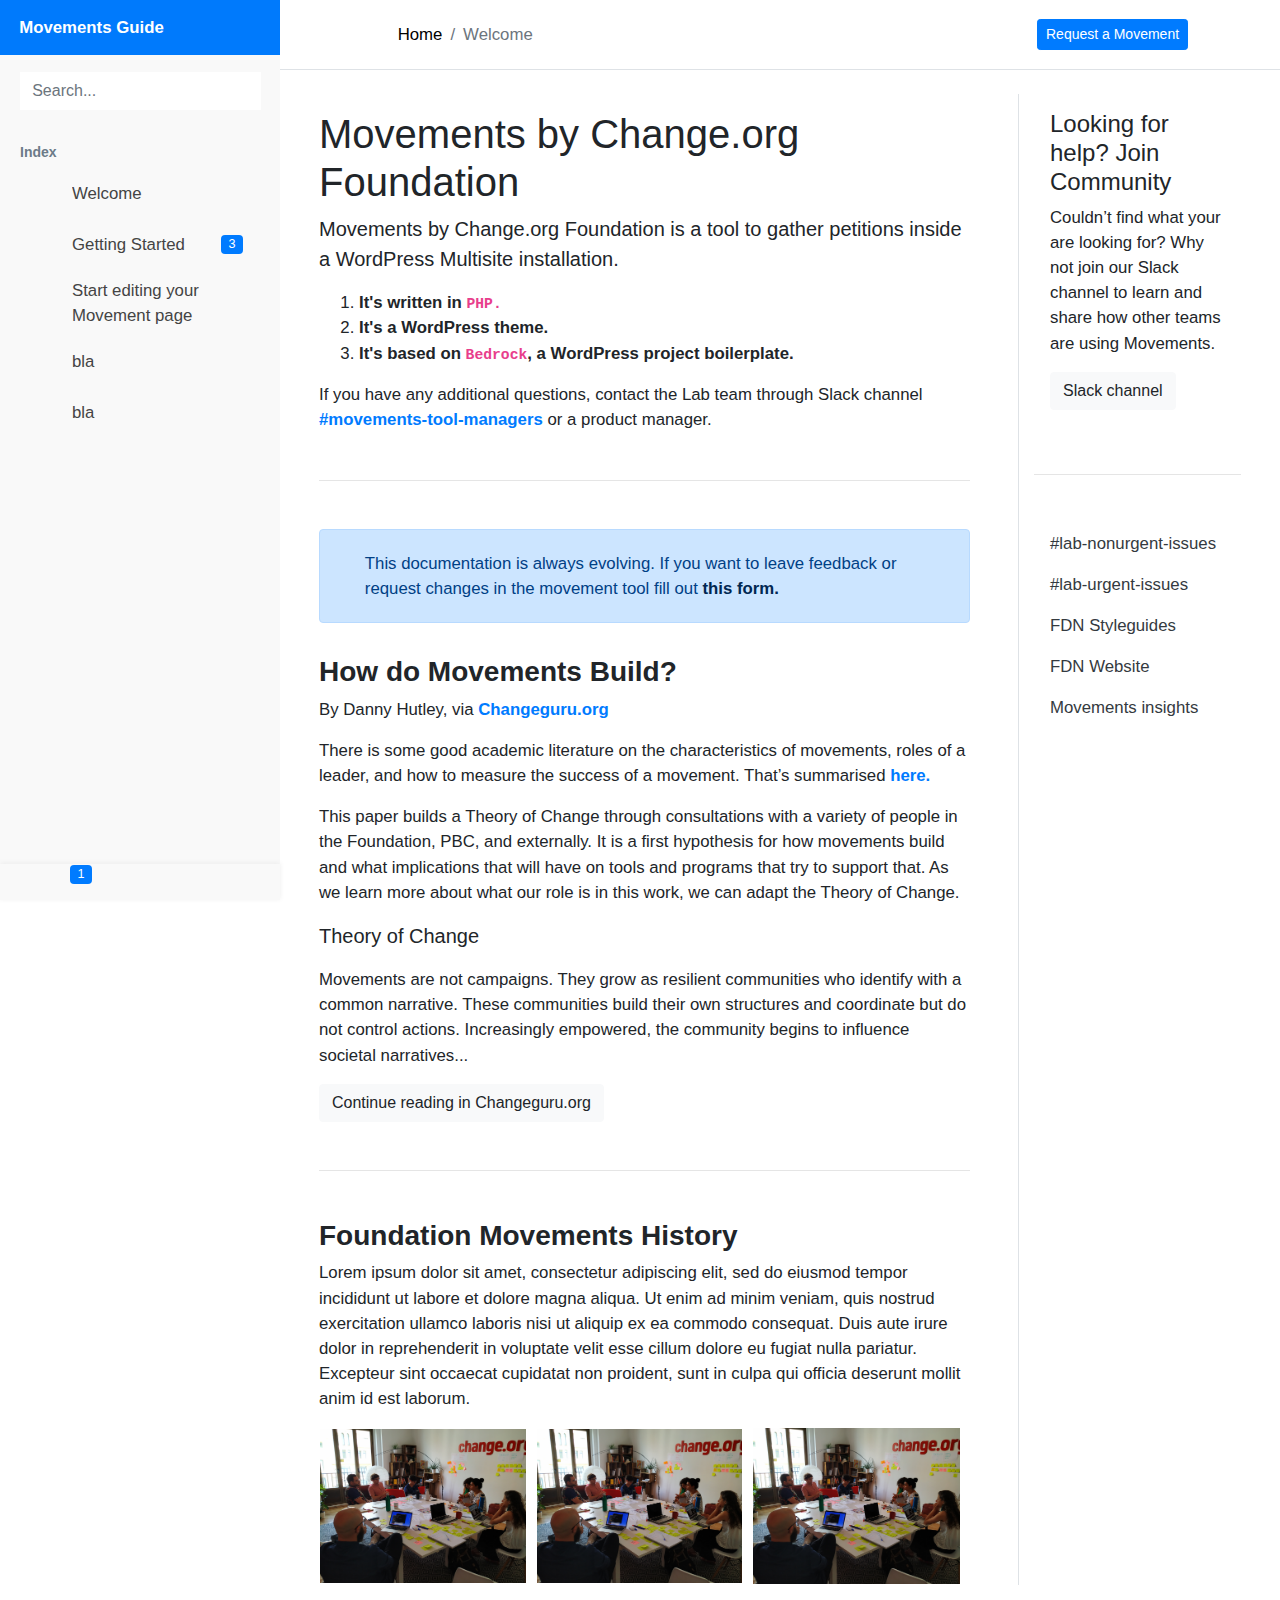
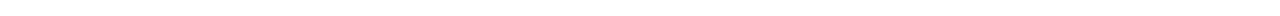
==== commit 83348eec: "text edits" ====
--- a/index.html
+++ b/index.html
@@ -146,31 +146,14 @@
                         </h3>
                         <p>Lorem ipsum dolor sit amet, consectetur adipiscing elit, sed do eiusmod tempor incididunt ut labore et dolore magna aliqua. Ut enim ad minim veniam, quis nostrud exercitation ullamco laboris nisi ut aliquip ex ea commodo consequat. Duis aute irure dolor in reprehenderit in voluptate velit esse cillum dolore eu fugiat nulla pariatur. Excepteur sint occaecat cupidatat non proident, sunt in culpa qui officia deserunt mollit anim id est laborum.</p>
                         <table style="height: 102px;border: none" width="100%">
-<tbody>
-<tr>
-<td style="width: 183px;border: none"><img src="img/img1.jpg" alt="" width="100%" height="auto" /></td>
-<td style="width: 183px;border: none"><img src="img/img1.jpg" alt="" width="100%" height="auto" /></td>
-<td style="width: 184px;border: none"><img src="img/img1.jpg" alt="" width="100%" height="auto
-                                     " /></td>
-</tr>
-</tbody>
-</table>
-                        <p>The <a href="https://www.w3.org/TR/html5/grouping-content.html#the-pre-element">recommended way to mark up a code block</a> (both for semantics and for Prism) is a <code class=" language-markup"><span class="token tag"><span class="token tag"><span class="token punctuation">&lt;</span>pre</span><span class="token punctuation">&gt;</span></span></code> element with a <code class=" language-markup"><span class="token tag"><span class="token tag"><span class="token punctuation">&lt;</span>code</span><span class="token punctuation">&gt;</span></span></code> element inside, like so:</p>
-                        <figure class="highlight"><pre><code class="language-html" data-lang="html"><span class="c">&lt;!-- As a link --&gt;</span>
-<span class="nt">&lt;nav</span> <span class="na">class=</span><span class="s">"navbar navbar-light bg-light"</span><span class="nt">&gt;</span>
-  <span class="nt">&lt;a</span> <span class="na">class=</span><span class="s">"navbar-brand"</span> <span class="na">href=</span><span class="s">"#"</span><span class="nt">&gt;</span>Navbar<span class="nt">&lt;/a&gt;</span>
-<span class="nt">&lt;/nav&gt;</span>
-
-<span class="c">&lt;!-- As a heading --&gt;</span>
-<span class="nt">&lt;nav</span> <span class="na">class=</span><span class="s">"navbar navbar-light bg-light"</span><span class="nt">&gt;</span>
-  <span class="nt">&lt;span</span> <span class="na">class=</span><span class="s">"navbar-brand mb-0 h1"</span><span class="nt">&gt;</span>Navbar<span class="nt">&lt;/span&gt;</span>
-<span class="nt">&lt;/nav&gt;</span></code></pre></figure>
-                        <hr class="my-5">
-                        <figure class="highlight"><pre><code class="language-html" data-lang="html"><span class="nt">&lt;nav</span> <span class="na">class=</span><span class="s">"navbar navbar-expand-lg navbar-light bg-light"</span><span class="nt">&gt;</span>
-  <span class="nt">&lt;div</span> <span class="na">class=</span><span class="s">"container"</span><span class="nt">&gt;</span>
-    <span class="nt">&lt;a</span> <span class="na">class=</span><span class="s">"navbar-brand"</span> <span class="na">href=</span><span class="s">"#"</span><span class="nt">&gt;</span>Navbar<span class="nt">&lt;/a&gt;</span>
-  <span class="nt">&lt;/div&gt;</span>
-<span class="nt">&lt;/nav&gt;</span></code></pre></figure>
+                        <tbody>
+                        <tr>
+                        <td style="width: 183px;border: none; padding-right: 10px"><img src="img/img1.jpg" alt="" width="100%" height="auto" /></td>
+                        <td style="width: 183px;border: none; padding-right: 10px"><img src="img/img1.jpg" alt="" width="100%" height="auto" /></td>
+                        <td style="width: 184px;border: none; padding-right: 10px"><img src="img/img1.jpg" alt="" width="100%" height="auto" /></td>
+                        </tr>
+                        </tbody>
+                        </table>
                     </article>
                     <aside class="col-md-3 d-none d-md-block border-left">
                         <div class="widget widget-support-forum p-md-3 p-sm-2"> <span class="icon icon-forum"></span>
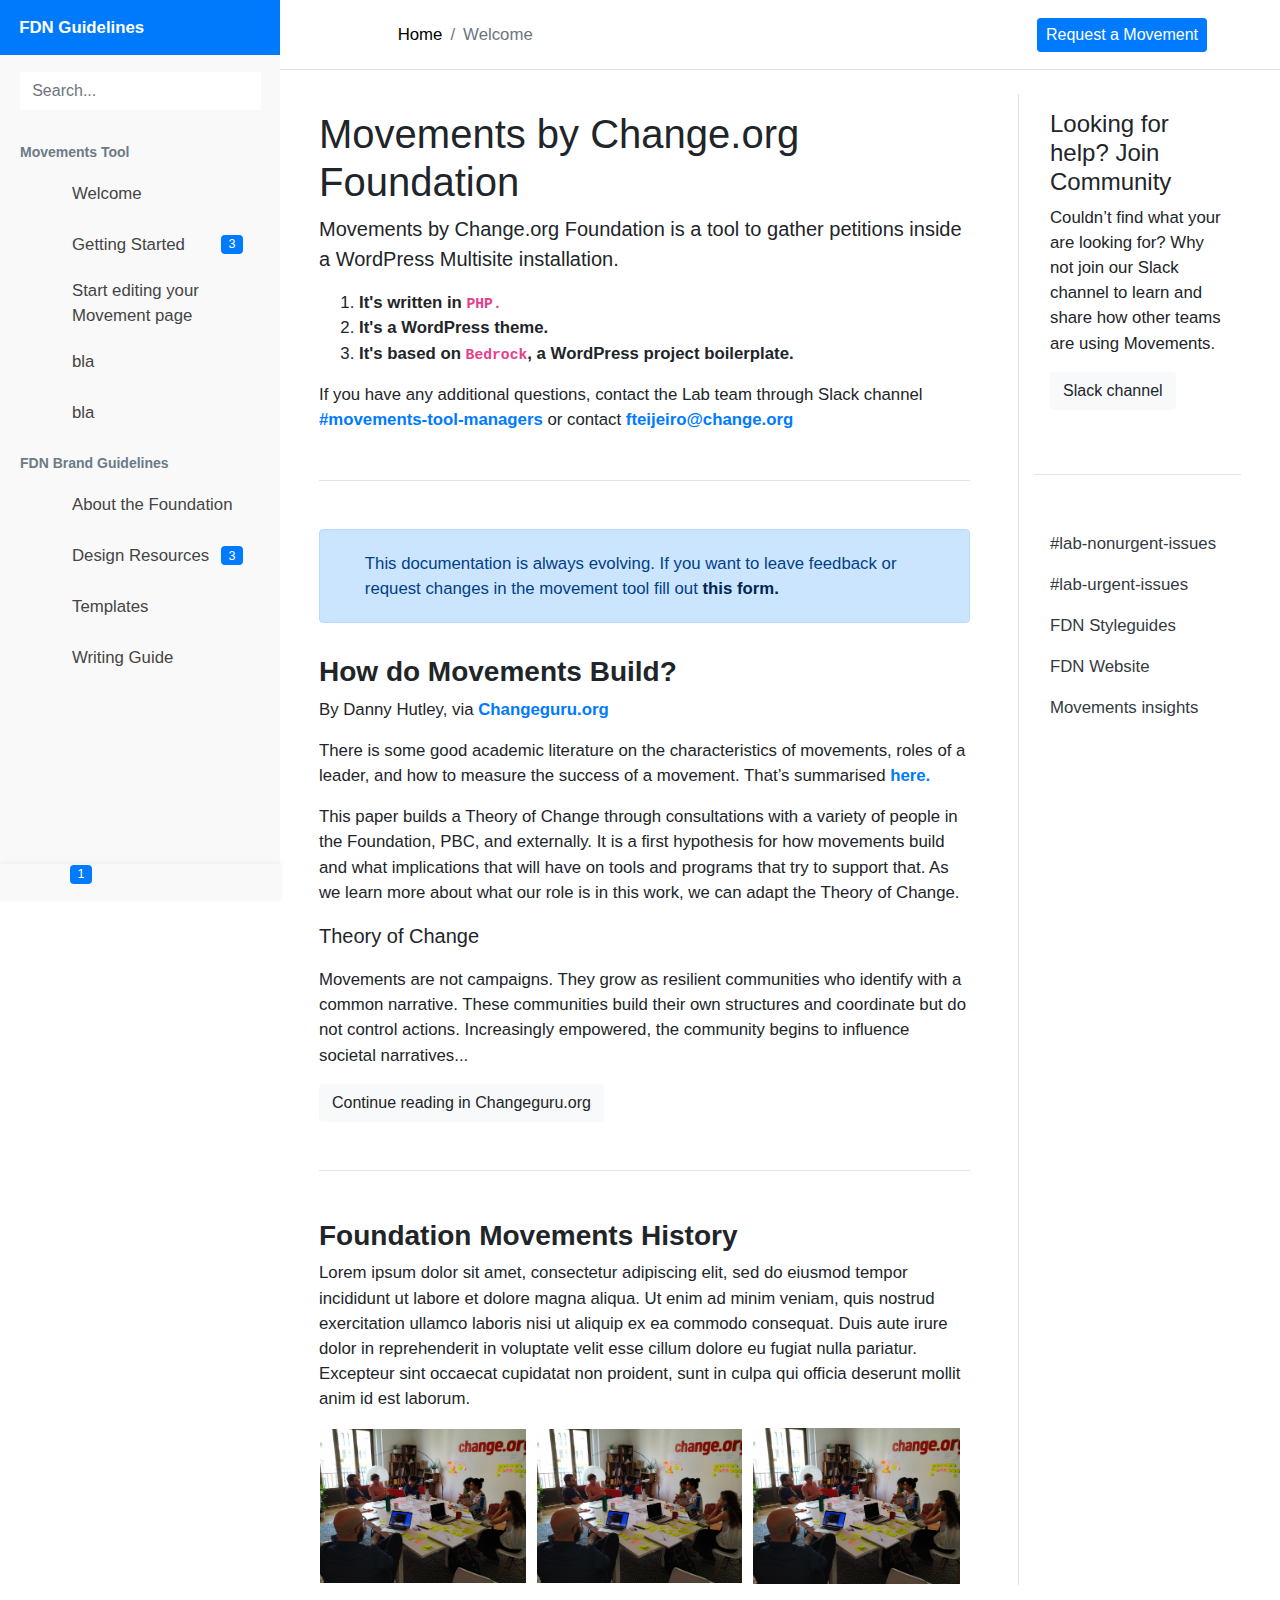
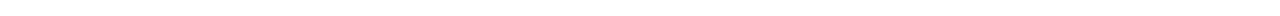
==== commit 675da5b4: "Adding menu items" ====
--- a/index.html
+++ b/index.html
@@ -23,7 +23,7 @@
         <nav id="sidebar" class="sidebar-wrapper">
             <div class="sidebar-content">
                 <!-- sidebar-brand  -->
-                <div class="sidebar-item sidebar-brand text-white font-weight-bold">Movements Guide</div>
+                <div class="sidebar-item sidebar-brand text-white font-weight-bold">FDN Guidelines</div>
                 <!-- sidebar-header  -->
                 <!-- sidebar-search  -->
                 <div class="sidebar-item sidebar-search">
@@ -37,9 +37,9 @@
                     </div>
                 </div>
                 <!-- sidebar-menu  -->
-                <div class=" sidebar-item sidebar-menu">
+                <div class="sidebar-item sidebar-menu">
                     <ul>
-                        <li class="header-menu"> <span>Index</span> </li>
+                        <li class="header-menu"> <span>Movements Tool</span> </li>
                         <li>
                             <a href="#"> <i class="fa fa-book"></i> <span class="menu-text">Welcome</span> </a>
                         </li>
@@ -61,6 +61,29 @@
                         </li>
                         <li>
                             <a href="#"> <i class="fa fa-folder"></i> <span class="menu-text">bla</span> </a>
+                        </li>
+                    </ul>
+                    <ul>
+                        <li class="header-menu"> <span>FDN Brand Guidelines</span> </li>
+                        <li>
+                            <a href="#"> <i class="fa fa-book"></i> <span class="menu-text">About the Foundation</span> </a>
+                        </li>
+                        <li class="sidebar-dropdown">
+                            <a href="#"> <i class="fa fa-shopping-cart"></i> <span class="menu-text">Design Resources</span> <span class="badge badge-pill badge-primary">3</span> </a>
+                            <div class="sidebar-submenu">
+                                <ul>
+                                    <li> <a href="#">logos</a> </li>
+                                    <li> <a href="#">Colors</a> </li>
+                                    <li> <a href="#">Icons</a> </li>
+                                    <li> <a href="#">Fonts</a> </li>
+                                </ul>
+                            </div>
+                        </li>
+                        <li>
+                            <a href="#"> <i class="fa fa-book"></i> <span class="menu-text">Templates</span> </a>
+                        </li>
+                        <li>
+                            <a href="#"> <i class="fa fa-book"></i> <span class="menu-text">Writing Guide</span> </a>
                         </li>
                     </ul>
                 </div>
@@ -122,7 +145,7 @@
                             <li><strong>It's a WordPress theme.</strong></li>
                             <li><strong>It's based on <code>Bedrock</code>, a WordPress project boilerplate.</strong></li>
                         </ol>
-                        <p>If you have any additional questions, contact the Lab team through Slack channel <a href="https://change.slack.com/archives/GNDP16N5D" class="alert-link">#movements-tool-managers</a> or a product manager.</p>
+                        <p>If you have any additional questions, contact the Lab team through Slack channel <a href="https://change.slack.com/archives/GNDP16N5D" class="alert-link">#movements-tool-managers</a> or contact <a href="mailto:fteijeiro@change.org" class="alert-link">fteijeiro@change.org</a></p>
                         <!-- Sep -->
                         <hr class="my-5">
                         <!-- alert -->
